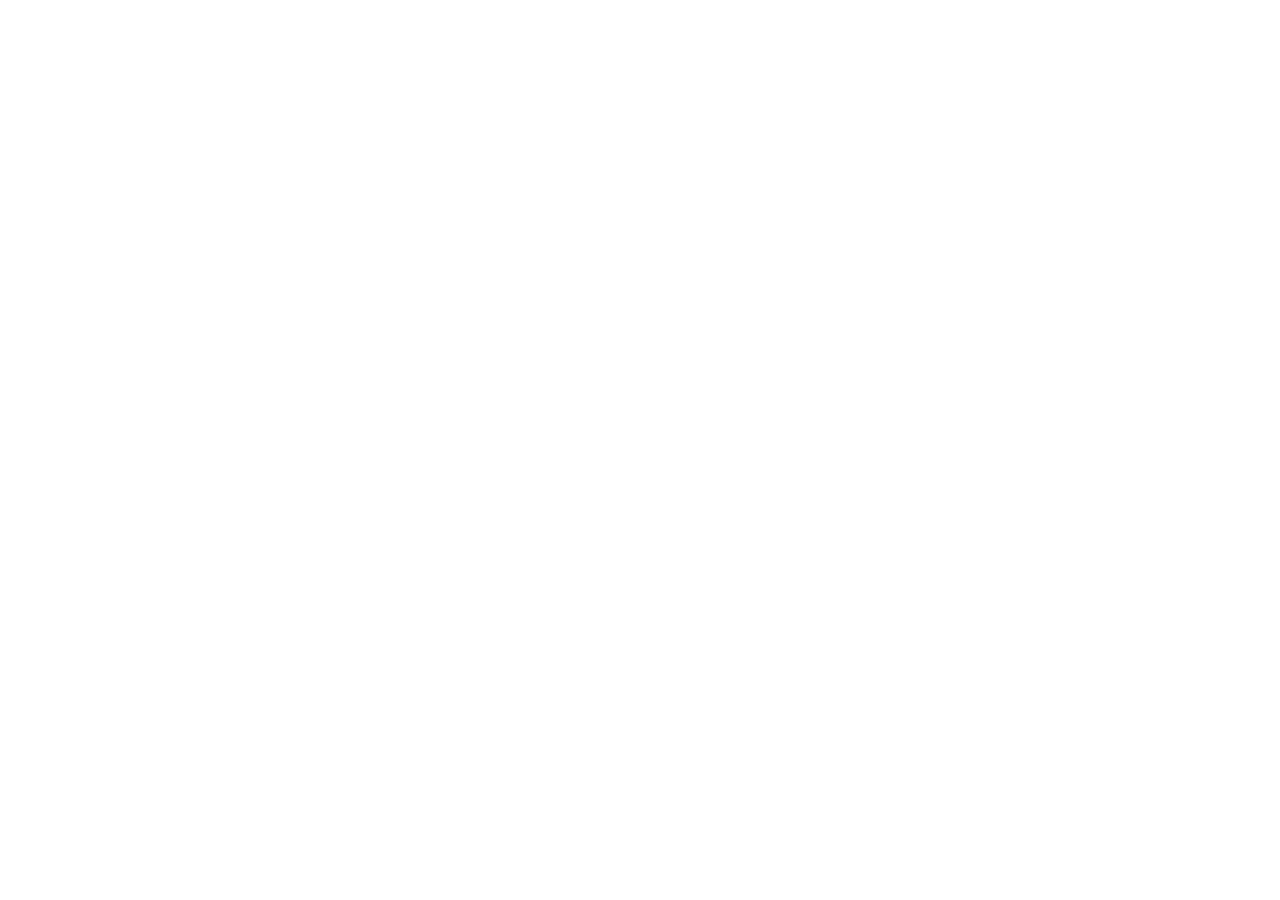
==== home/credits.html @ 632a17ed "Add files via upload" ====
<!DOCTYPE html>
<html lang="en">
<head>
    <meta charset="UTF-8">
    <meta name="viewport" content="width=device-width, initial-scale=1.0">
    <title>Credits</title>
    <link rel="stylesheet" href="./">
</head>
<body>

</body>
</html>
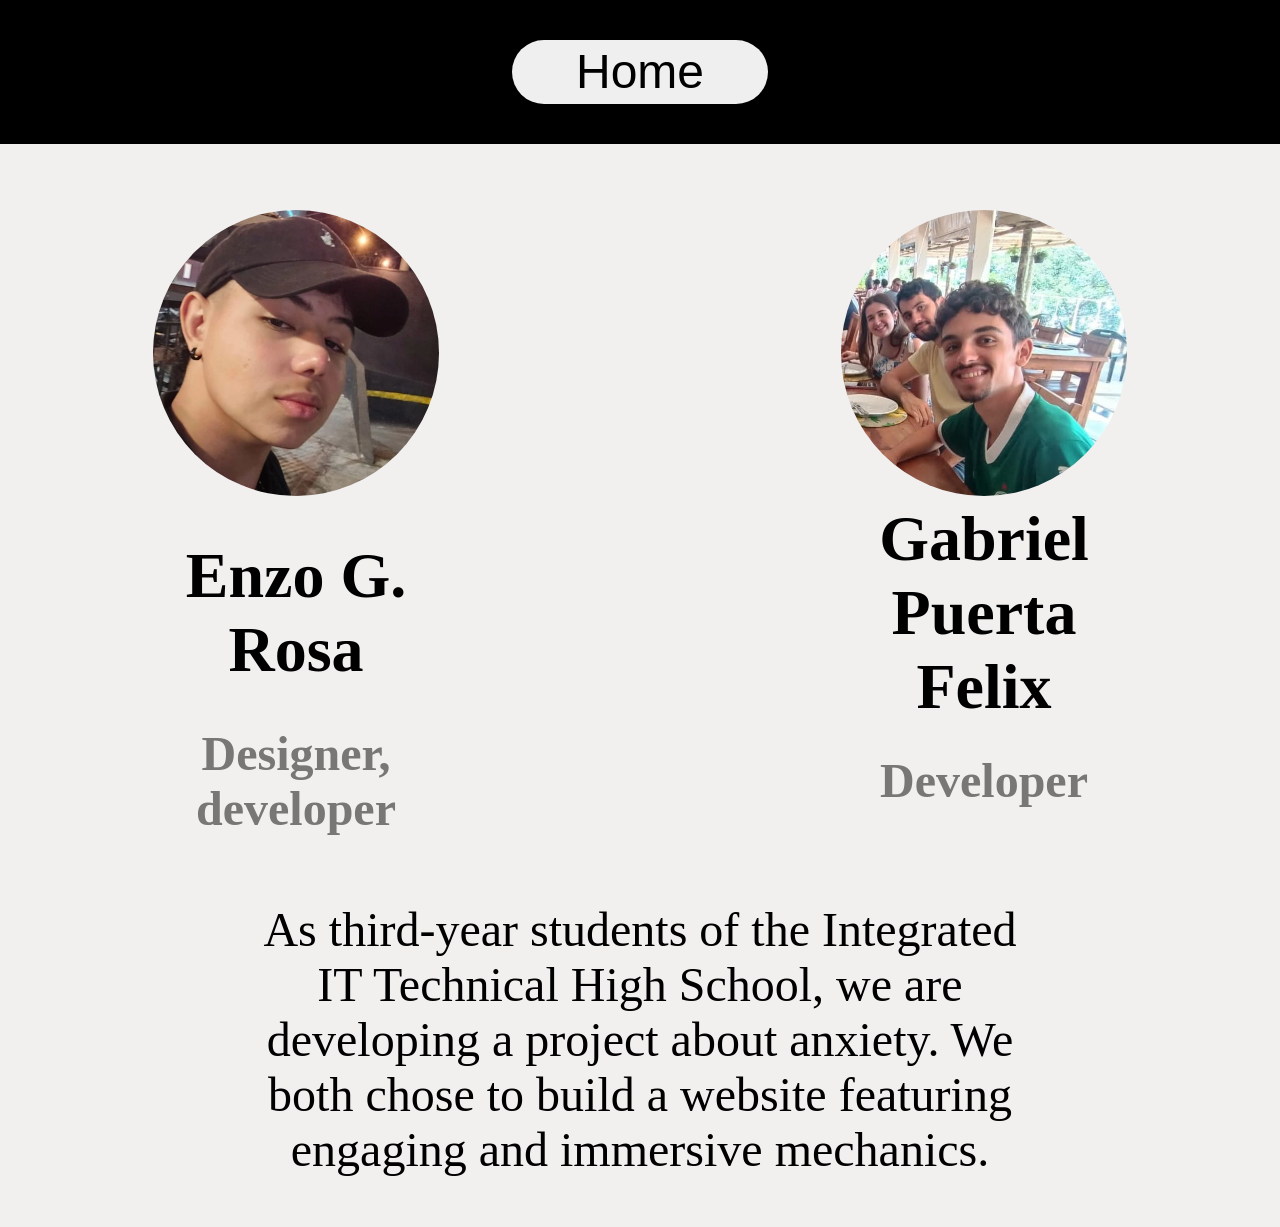
==== commit 564e2005: "Finalizar creditos e criar pasta de minigames" ====
--- a/home/credits.html
+++ b/home/credits.html
@@ -5,8 +5,43 @@
     <meta name="viewport" content="width=device-width, initial-scale=1.0">
     <title>Credits</title>
     <link rel="stylesheet" href="./">
+    <link rel="stylesheet" href="./style/style.home.css">
 </head>
 <body>
+    <div class="navbar">
+        <button class="button-credits"><a href="./index.home.html">Home</a></button>
+    </div>
+     
+    <table>
+        <tr>
+            <td>
+                <img class="fotosPerfil" src="../src/img/o Rosa.png" alt="Foto Rosa">
+            </td>
+            <td>
+                <img class="fotosPerfil" src="../src/img/Puerta.png" alt="Foto Puerta">
+            </td>
+        </tr>
+        <tr>
+            <td><h2>Enzo G. Rosa</h2></td>
+            <td><h2>Gabriel Puerta Felix</h2></td>
+        </tr>
+        <tr>
+            <td><h3>Designer, developer</h3></td>
+            <td><h3>Developer</h3></td>
+        </tr>
+    </table>
+
+    <div class="text">
+        <p>
+            As third-year students of the Integrated IT
+            Technical High School, we are
+            developing a project about anxiety. 
+            We both chose to build a website featuring
+            engaging and immersive mechanics.
+        </p>
+    </div>
+
+
 
 </body>
 </html>
--- a/home/style/style.home.css
+++ b/home/style/style.home.css
@@ -0,0 +1,132 @@
+:root {
+    
+    --blackInk: #031927;
+    --SkyBlue: #82C8E5;
+    --whiteSmoke: #F2F0EF;
+    --eletricPurple: #7F00FF; /* Corrigi a cor aqui */
+    --vibrantYellow: #FFDE21; /* Corrigi a cor aqui */
+    
+} /* Sem o ponto e vírgula aqui! */
+
+* {
+    
+    margin: 0;
+    padding: 0;
+    box-sizing: border-box;
+    
+}
+
+a {
+    text-decoration: none; /* Remove o sublinhado */
+    color: inherit;       /* Faz o link assumir a cor do texto ao redor (preto, por exemplo) */
+}
+
+body {
+
+    background-color: var(--whiteSmoke);
+    min-height: 100vh;
+    display: flex;
+    flex-direction: column;
+    align-items: center; /* Centraliza horizontalmente */
+    text-align: center;
+
+}
+
+.navbar {
+    
+    font-family: 'Judson';
+    background-color: black;
+    color: white;
+    padding: 20px;
+    width: 100%;
+    
+}
+
+h1 {
+    
+    margin-top: 50px;
+    font-size: 128px;
+    width: 100%;
+    
+}
+
+p {
+    padding-left: 20%;
+    padding-right: 20%;
+    margin-bottom: 50px;
+    font-size: 48px;
+    width: 100%;
+    
+}
+
+.button-credits, .start {
+
+    display: inline-block; /* Garante que respeitem as margens */
+    margin: 20px auto;     /* Centraliza o botão */
+    width: 256px;
+    height: 64px;
+    border-radius: 100px;
+    border: 0;
+    font-size: 48px;
+    cursor: pointer;
+    text-decoration: none; /* Caso use tag <a> */
+    line-height: 64px;    /* Centraliza o texto dentro do botão */
+    margin-top: 20px;
+
+}
+
+.start {
+
+    background-color: var(--eletricPurple);
+    color: white;
+
+}
+
+img{
+
+    width: 286px;
+
+}
+
+.bold {
+
+    font-weight: bold;
+
+}
+
+.line {
+    width: 100%;
+    border-top: solid black 6px;
+}
+
+
+
+
+/* Creditos */
+
+table {
+    margin-top: 5%;
+}
+
+td {
+  padding-left: 200px;  
+  padding-right: 200px;  
+}
+
+.text {
+    font-size: 56px;
+    margin-top: 5%
+}
+
+h2{
+    font-size: 64px;
+}
+
+h3{
+    font-size: 48px;
+    opacity: 50%;
+}
+
+.fotosPerfil {
+    border-radius: 100%;
+}
